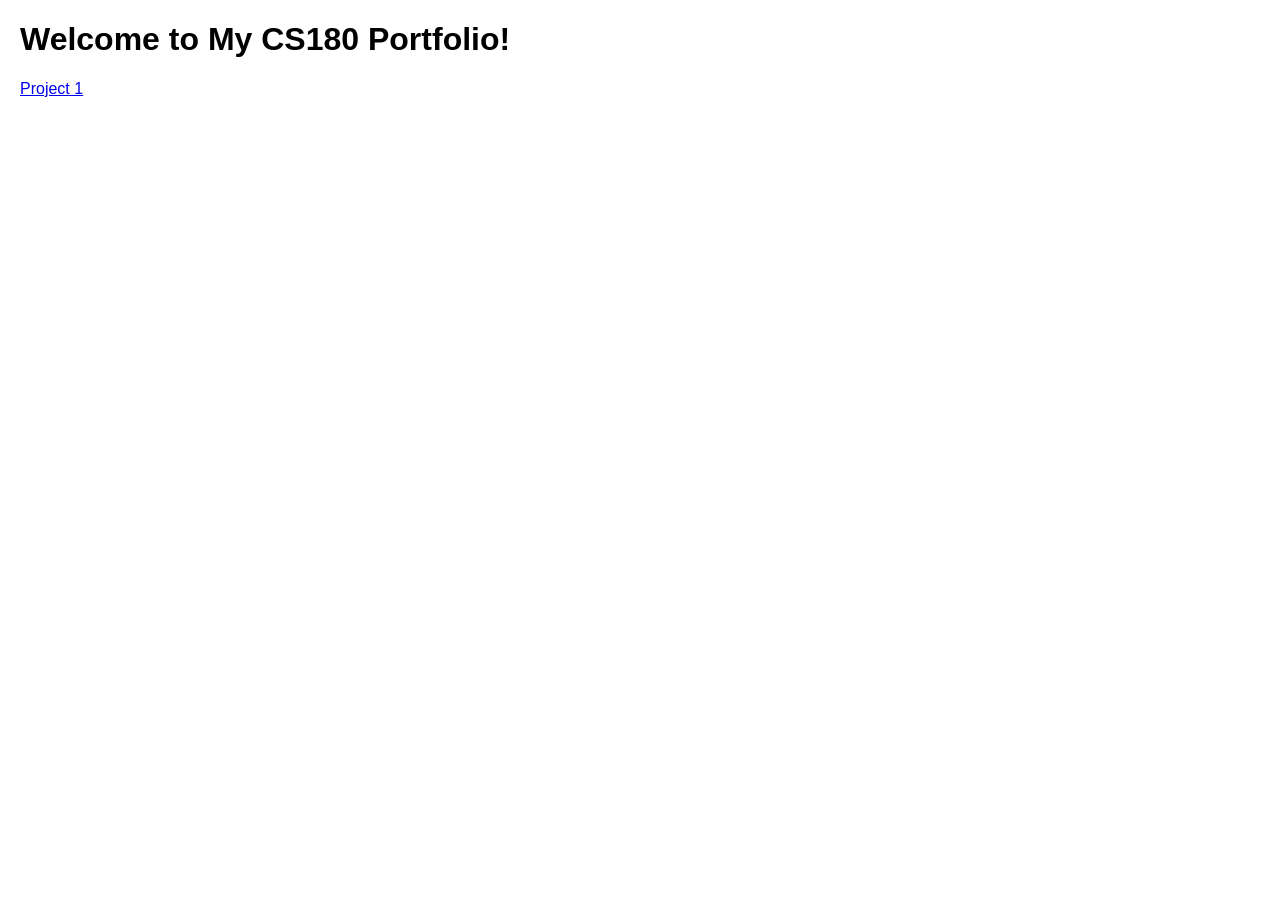
==== index.html @ 5c690b67 "Create index.html" ====
<!DOCTYPE html>
<html>
<head>
    <title>My Portfolio</title>
    <style>
        body {
            font-family: Arial, sans-serif;
            margin: 20px;
        }
    </style>
</head>
<body>
    <h1>Welcome to My CS180 Portfolio!</h1>
    <a href="./1/index.html">Project 1</a>
</body>
</html>
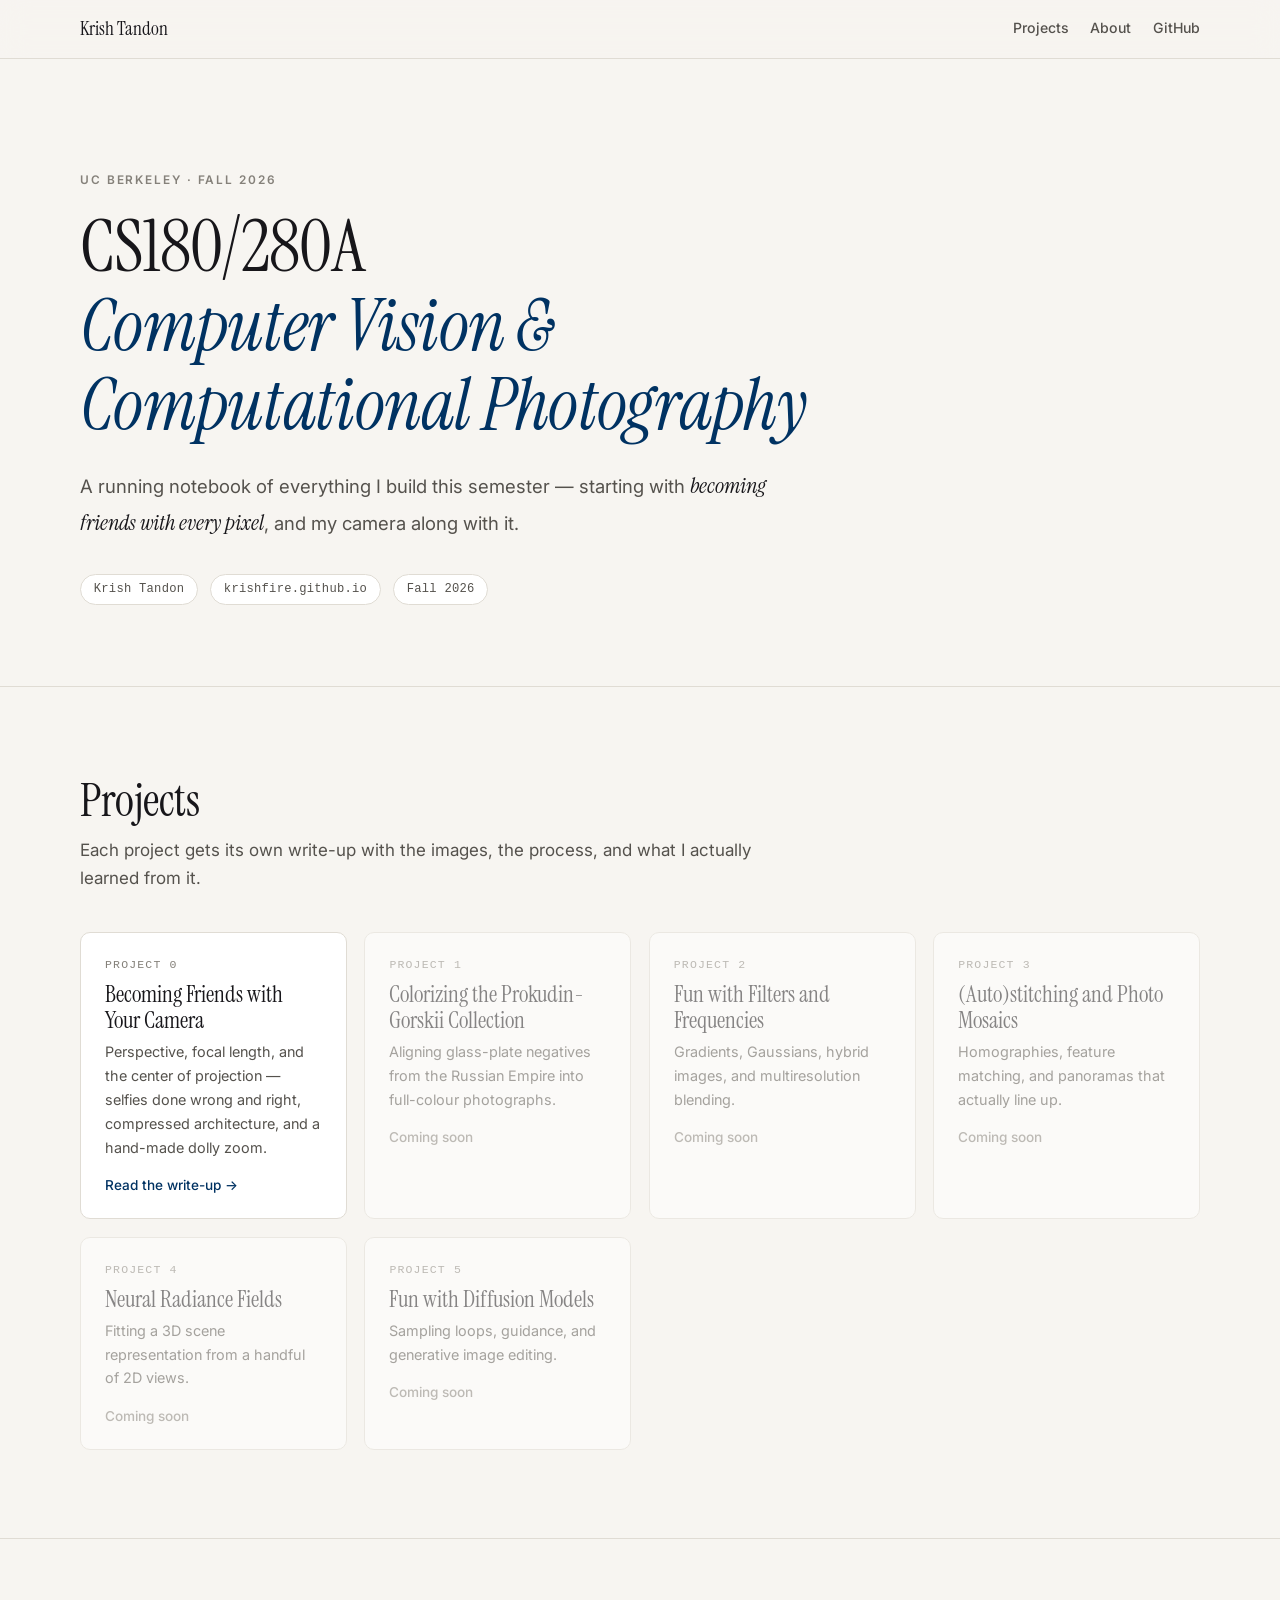
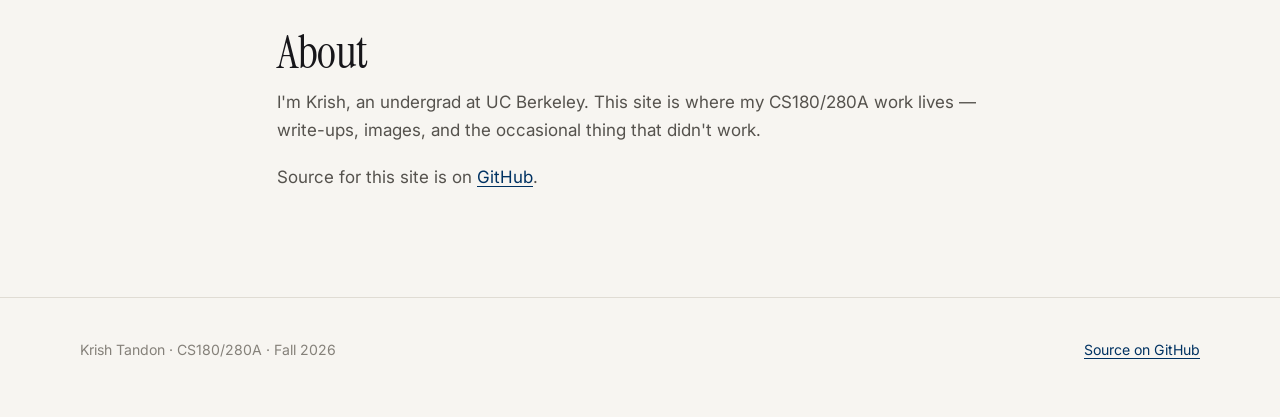
==== commit 60261ede: "Build CS180 portfolio site + Project 0 page - Shared stylesheet (/style.css) with light/dark support" ====
--- a/index.html
+++ b/index.html
@@ -1,16 +1,118 @@
 <!DOCTYPE html>
-<html>
+<html lang="en">
 <head>
-    <title>My Portfolio</title>
-    <style>
-        body {
-            font-family: Arial, sans-serif;
-            margin: 20px;
-        }
-    </style>
+  <meta charset="utf-8">
+  <meta name="viewport" content="width=device-width, initial-scale=1">
+  <title>Krish Tandon — CS180/280A Portfolio</title>
+  <meta name="description" content="Krish Tandon's project portfolio for CS180/280A: Intro to Computer Vision and Computational Photography at UC Berkeley.">
+  <link rel="stylesheet" href="/style.css">
+  <link rel="icon" href="data:image/svg+xml,<svg xmlns='http://www.w3.org/2000/svg' viewBox='0 0 100 100'><text y='.9em' font-size='90'>📸</text></svg>">
 </head>
 <body>
-    <h1>Welcome to My CS180 Portfolio!</h1>
-    <a href="./1/index.html">Project 1</a>
+
+<header class="topbar">
+  <div class="wrap topbar-inner">
+    <a class="brand" href="/">Krish Tandon</a>
+    <nav class="topnav">
+      <a href="#projects">Projects</a>
+      <a href="#about">About</a>
+      <a href="https://github.com/KrishFire">GitHub</a>
+    </nav>
+  </div>
+</header>
+
+<main>
+
+  <section class="hero">
+    <div class="wrap">
+      <p class="eyebrow">UC Berkeley · Fall 2026</p>
+      <h1>CS180/280A<br><em>Computer Vision &amp;<br>Computational Photography</em></h1>
+      <p class="lede">
+        A running notebook of everything I build this semester — starting with
+        <em>becoming friends with every pixel</em>, and my camera along with it.
+      </p>
+      <ul class="meta">
+        <li>Krish Tandon</li>
+        <li>krishfire.github.io</li>
+        <li>Fall 2026</li>
+      </ul>
+    </div>
+  </section>
+
+  <section id="projects">
+    <div class="wrap">
+      <h2>Projects</h2>
+      <p class="prose">Each project gets its own write-up with the images, the process, and what I
+        actually learned from it.</p>
+
+      <div class="cards">
+
+        <a class="card" href="/0/">
+          <span class="num">Project 0</span>
+          <span class="name">Becoming Friends with Your Camera</span>
+          <p class="blurb">Perspective, focal length, and the center of projection — selfies done
+            wrong and right, compressed architecture, and a hand-made dolly zoom.</p>
+          <span class="go">Read the write-up →</span>
+        </a>
+
+        <div class="card card--soon">
+          <span class="num">Project 1</span>
+          <span class="name">Colorizing the Prokudin-Gorskii Collection</span>
+          <p class="blurb">Aligning glass-plate negatives from the Russian Empire into full-colour
+            photographs.</p>
+          <span class="go">Coming soon</span>
+        </div>
+
+        <div class="card card--soon">
+          <span class="num">Project 2</span>
+          <span class="name">Fun with Filters and Frequencies</span>
+          <p class="blurb">Gradients, Gaussians, hybrid images, and multiresolution blending.</p>
+          <span class="go">Coming soon</span>
+        </div>
+
+        <div class="card card--soon">
+          <span class="num">Project 3</span>
+          <span class="name">(Auto)stitching and Photo Mosaics</span>
+          <p class="blurb">Homographies, feature matching, and panoramas that actually line up.</p>
+          <span class="go">Coming soon</span>
+        </div>
+
+        <div class="card card--soon">
+          <span class="num">Project 4</span>
+          <span class="name">Neural Radiance Fields</span>
+          <p class="blurb">Fitting a 3D scene representation from a handful of 2D views.</p>
+          <span class="go">Coming soon</span>
+        </div>
+
+        <div class="card card--soon">
+          <span class="num">Project 5</span>
+          <span class="name">Fun with Diffusion Models</span>
+          <p class="blurb">Sampling loops, guidance, and generative image editing.</p>
+          <span class="go">Coming soon</span>
+        </div>
+
+      </div>
+    </div>
+  </section>
+
+  <section id="about">
+    <div class="wrap prose">
+      <h2>About</h2>
+      <p>I'm Krish, an undergrad at UC Berkeley. This site is where my CS180/280A work lives —
+        write-ups, images, and the occasional thing that didn't work.</p>
+      <p>Source for this site is on
+        <a href="https://github.com/KrishFire/krishfire.github.io">GitHub</a>.</p>
+    </div>
+  </section>
+
+</main>
+
+<footer>
+  <div class="wrap">
+    <span>Krish Tandon · CS180/280A · Fall 2026</span>
+    <span><a href="https://github.com/KrishFire/krishfire.github.io">Source on GitHub</a></span>
+  </div>
+</footer>
+
 </body>
 </html>
--- a/style.css
+++ b/style.css
@@ -0,0 +1,261 @@
+/* ==========================================================================
+   Krish Tandon — CS180/280A portfolio
+   Shared stylesheet. Imported absolutely from every page: href="/style.css"
+   ========================================================================== */
+
+@import url('https://fonts.googleapis.com/css2?family=Instrument+Serif:ital@0;1&family=Inter:wght@400;500;600&display=swap');
+
+:root {
+  --bg:        #f7f5f1;
+  --bg-raised: #ffffff;
+  --bg-sunken: #efece6;
+  --text:      #17161a;
+  --text-soft: #55524d;
+  --text-mute: #85817a;
+  --rule:      #e0dcd4;
+  --accent:    #003262;  /* Berkeley Blue  */
+  --gold:      #d99b0a;  /* California Gold, dimmed for contrast */
+  --shadow:    0 1px 2px rgba(23,22,26,.05), 0 12px 32px -12px rgba(23,22,26,.16);
+
+  --serif: 'Instrument Serif', ui-serif, Georgia, 'Times New Roman', serif;
+  --sans:  'Inter', -apple-system, BlinkMacSystemFont, 'Segoe UI', sans-serif;
+  --mono:  ui-monospace, SFMono-Regular, 'SF Mono', Menlo, monospace;
+
+  --measure: 66ch;
+  --wide:    1120px;
+}
+
+@media (prefers-color-scheme: dark) {
+  :root {
+    --bg:        #131215;
+    --bg-raised: #1c1b1f;
+    --bg-sunken: #0d0c0f;
+    --text:      #ece9e3;
+    --text-soft: #b3aea6;
+    --text-mute: #857f76;
+    --rule:      #302e33;
+    --accent:    #8ab4dd;
+    --gold:      #f0b429;
+    --shadow:    0 1px 2px rgba(0,0,0,.4), 0 12px 32px -12px rgba(0,0,0,.7);
+  }
+}
+
+*, *::before, *::after { box-sizing: border-box; }
+
+html { scroll-behavior: smooth; scroll-padding-top: 90px; }
+
+body {
+  margin: 0;
+  background: var(--bg);
+  color: var(--text);
+  font-family: var(--sans);
+  font-size: 17px;
+  line-height: 1.65;
+  -webkit-font-smoothing: antialiased;
+  text-rendering: optimizeLegibility;
+}
+
+/* ---------- layout ---------- */
+
+.wrap  { width: min(100% - 2.5rem, var(--wide)); margin-inline: auto; }
+.prose { max-width: var(--measure); }
+
+section { padding-block: clamp(3rem, 7vw, 5.5rem); }
+section + section { border-top: 1px solid var(--rule); }
+
+/* ---------- type ---------- */
+
+h1, h2, h3 { font-family: var(--serif); font-weight: 400; letter-spacing: -.01em; line-height: 1.1; }
+
+h1 { font-size: clamp(2.75rem, 7vw, 4.5rem); margin: 0; }
+h2 { font-size: clamp(2rem, 4.5vw, 2.9rem); margin: 0 0 .6rem; }
+h3 { font-size: 1.35rem; margin: 2.5rem 0 .5rem; font-family: var(--sans); font-weight: 600; letter-spacing: -.005em; }
+
+p { margin: 0 0 1.15rem; color: var(--text-soft); }
+p strong, li strong { color: var(--text); font-weight: 600; }
+
+a { color: var(--accent); text-decoration-thickness: 1px; text-underline-offset: 3px; }
+a:hover { color: var(--gold); }
+
+.eyebrow {
+  font-family: var(--sans);
+  font-size: .74rem;
+  font-weight: 600;
+  letter-spacing: .16em;
+  text-transform: uppercase;
+  color: var(--text-mute);
+  margin: 0 0 1rem;
+}
+
+.lede { font-size: 1.16rem; color: var(--text-soft); }
+.lede em { font-family: var(--serif); font-style: italic; font-size: 1.2em; color: var(--text); }
+
+/* ---------- header / nav ---------- */
+
+.topbar {
+  position: sticky; top: 0; z-index: 50;
+  backdrop-filter: saturate(180%) blur(14px);
+  -webkit-backdrop-filter: saturate(180%) blur(14px);
+  background: color-mix(in srgb, var(--bg) 82%, transparent);
+  border-bottom: 1px solid var(--rule);
+}
+.topbar-inner {
+  display: flex; align-items: center; gap: 1.5rem;
+  min-height: 58px; flex-wrap: wrap;
+}
+.brand {
+  font-family: var(--serif); font-size: 1.2rem; color: var(--text);
+  text-decoration: none; margin-right: auto; white-space: nowrap;
+}
+.brand:hover { color: var(--accent); }
+.topnav { display: flex; gap: 1.35rem; flex-wrap: wrap; }
+.topnav a {
+  font-size: .88rem; font-weight: 500; color: var(--text-soft);
+  text-decoration: none; padding-block: .25rem;
+  border-bottom: 2px solid transparent;
+}
+.topnav a:hover { color: var(--text); border-bottom-color: var(--gold); }
+
+/* ---------- hero ---------- */
+
+.hero { padding-block: clamp(3.5rem, 10vw, 7rem) clamp(2.5rem, 6vw, 4rem); }
+.hero h1 em { font-style: italic; color: var(--accent); }
+.hero .lede { margin-top: 1.5rem; max-width: 58ch; }
+.meta {
+  display: flex; flex-wrap: wrap; gap: .5rem .75rem;
+  margin-top: 2rem; padding: 0; list-style: none;
+}
+.meta li {
+  font-family: var(--mono); font-size: .76rem; letter-spacing: .02em;
+  color: var(--text-soft); background: var(--bg-raised);
+  border: 1px solid var(--rule); border-radius: 999px; padding: .3rem .8rem;
+}
+
+/* ---------- figures ---------- */
+
+.pair {
+  display: grid; gap: 1.5rem; margin: 2.25rem 0 0;
+  grid-template-columns: repeat(auto-fit, minmax(300px, 1fr));
+}
+
+figure { margin: 0; }
+
+.shot {
+  display: block; position: relative;
+  background: var(--bg-sunken);
+  border: 1px solid var(--rule); border-radius: 10px;
+  overflow: hidden; box-shadow: var(--shadow);
+  transition: transform .18s ease, box-shadow .18s ease;
+}
+.shot:hover { transform: translateY(-2px); box-shadow: 0 1px 2px rgba(23,22,26,.06), 0 20px 44px -14px rgba(23,22,26,.28); }
+.shot img {
+  display: block; width: 100%; height: clamp(240px, 42vh, 440px);
+  object-fit: cover; object-position: center;
+}
+.shot--tall img { height: clamp(280px, 56vh, 560px); object-fit: contain; background: var(--bg-sunken); }
+
+.tag {
+  position: absolute; top: .7rem; left: .7rem;
+  font-family: var(--mono); font-size: .68rem; letter-spacing: .06em; text-transform: uppercase;
+  padding: .28rem .6rem; border-radius: 5px;
+  background: rgba(10,10,12,.72); color: #fff;
+  backdrop-filter: blur(6px);
+}
+.tag--good { background: rgba(0,86,44,.82); }
+.tag--bad  { background: rgba(122,32,20,.82); }
+
+figcaption {
+  margin-top: .8rem; font-size: .9rem; line-height: 1.55; color: var(--text-soft);
+}
+figcaption b { color: var(--text); font-weight: 600; }
+figcaption .exif {
+  display: block; margin-top: .3rem;
+  font-family: var(--mono); font-size: .74rem; color: var(--text-mute);
+}
+
+/* ---------- callout ---------- */
+
+.why {
+  margin-top: 2.5rem; padding: 1.5rem 1.6rem;
+  background: var(--bg-raised); border: 1px solid var(--rule);
+  border-left: 3px solid var(--gold); border-radius: 8px;
+  max-width: var(--measure);
+}
+.why h3 { margin-top: 0; font-size: 1.05rem; }
+.why p:last-child { margin-bottom: 0; }
+.why .math {
+  font-family: var(--mono); font-size: .88rem;
+  background: var(--bg-sunken); border: 1px solid var(--rule);
+  border-radius: 6px; padding: .7rem .9rem; margin: 1rem 0;
+  color: var(--text); overflow-x: auto;
+}
+
+/* ---------- dolly zoom ---------- */
+
+.gif-stage {
+  margin: 2.5rem auto 0; max-width: 620px;
+  border: 1px solid var(--rule); border-radius: 12px;
+  overflow: hidden; box-shadow: var(--shadow); background: var(--bg-sunken);
+}
+.gif-stage img { display: block; width: 100%; height: auto; }
+
+.contact-sheet {
+  display: grid; gap: .75rem; margin-top: 2rem;
+  grid-template-columns: repeat(auto-fill, minmax(140px, 1fr));
+}
+.contact-sheet a {
+  display: block; border: 1px solid var(--rule); border-radius: 7px;
+  overflow: hidden; background: var(--bg-sunken); position: relative;
+}
+.contact-sheet img { display: block; width: 100%; aspect-ratio: 3/4; object-fit: cover; }
+.contact-sheet .n {
+  position: absolute; bottom: 0; right: 0;
+  font-family: var(--mono); font-size: .66rem; color: #fff;
+  background: rgba(10,10,12,.7); padding: .15rem .4rem; border-radius: 5px 0 0 0;
+}
+
+/* ---------- project cards (home) ---------- */
+
+.cards {
+  display: grid; gap: 1.1rem; margin-top: 2.5rem;
+  grid-template-columns: repeat(auto-fill, minmax(260px, 1fr));
+}
+.card {
+  display: flex; flex-direction: column; gap: .4rem;
+  padding: 1.4rem 1.5rem; text-decoration: none;
+  background: var(--bg-raised); border: 1px solid var(--rule);
+  border-radius: 10px; color: inherit;
+  transition: transform .18s ease, box-shadow .18s ease, border-color .18s ease;
+}
+a.card:hover { transform: translateY(-3px); box-shadow: var(--shadow); border-color: var(--accent); }
+.card .num {
+  font-family: var(--mono); font-size: .72rem; letter-spacing: .1em;
+  color: var(--text-mute); text-transform: uppercase;
+}
+.card .name { font-family: var(--serif); font-size: 1.45rem; line-height: 1.15; color: var(--text); }
+.card .blurb { font-size: .9rem; color: var(--text-soft); margin: 0; }
+.card .go { margin-top: .5rem; font-size: .85rem; font-weight: 500; color: var(--accent); }
+.card--soon { opacity: .5; }
+.card--soon .go { color: var(--text-mute); }
+
+/* ---------- footer ---------- */
+
+footer {
+  border-top: 1px solid var(--rule);
+  padding-block: 2.5rem 3.5rem;
+  font-size: .88rem; color: var(--text-mute);
+}
+footer .wrap { display: flex; justify-content: space-between; gap: 1rem; flex-wrap: wrap; }
+
+/* ---------- misc ---------- */
+
+.backlink {
+  display: inline-block; margin-bottom: 1.75rem;
+  font-size: .88rem; font-weight: 500; text-decoration: none; color: var(--text-soft);
+}
+.backlink:hover { color: var(--accent); }
+
+@media (prefers-reduced-motion: reduce) {
+  html { scroll-behavior: auto; }
+  * { transition: none !important; }
+}
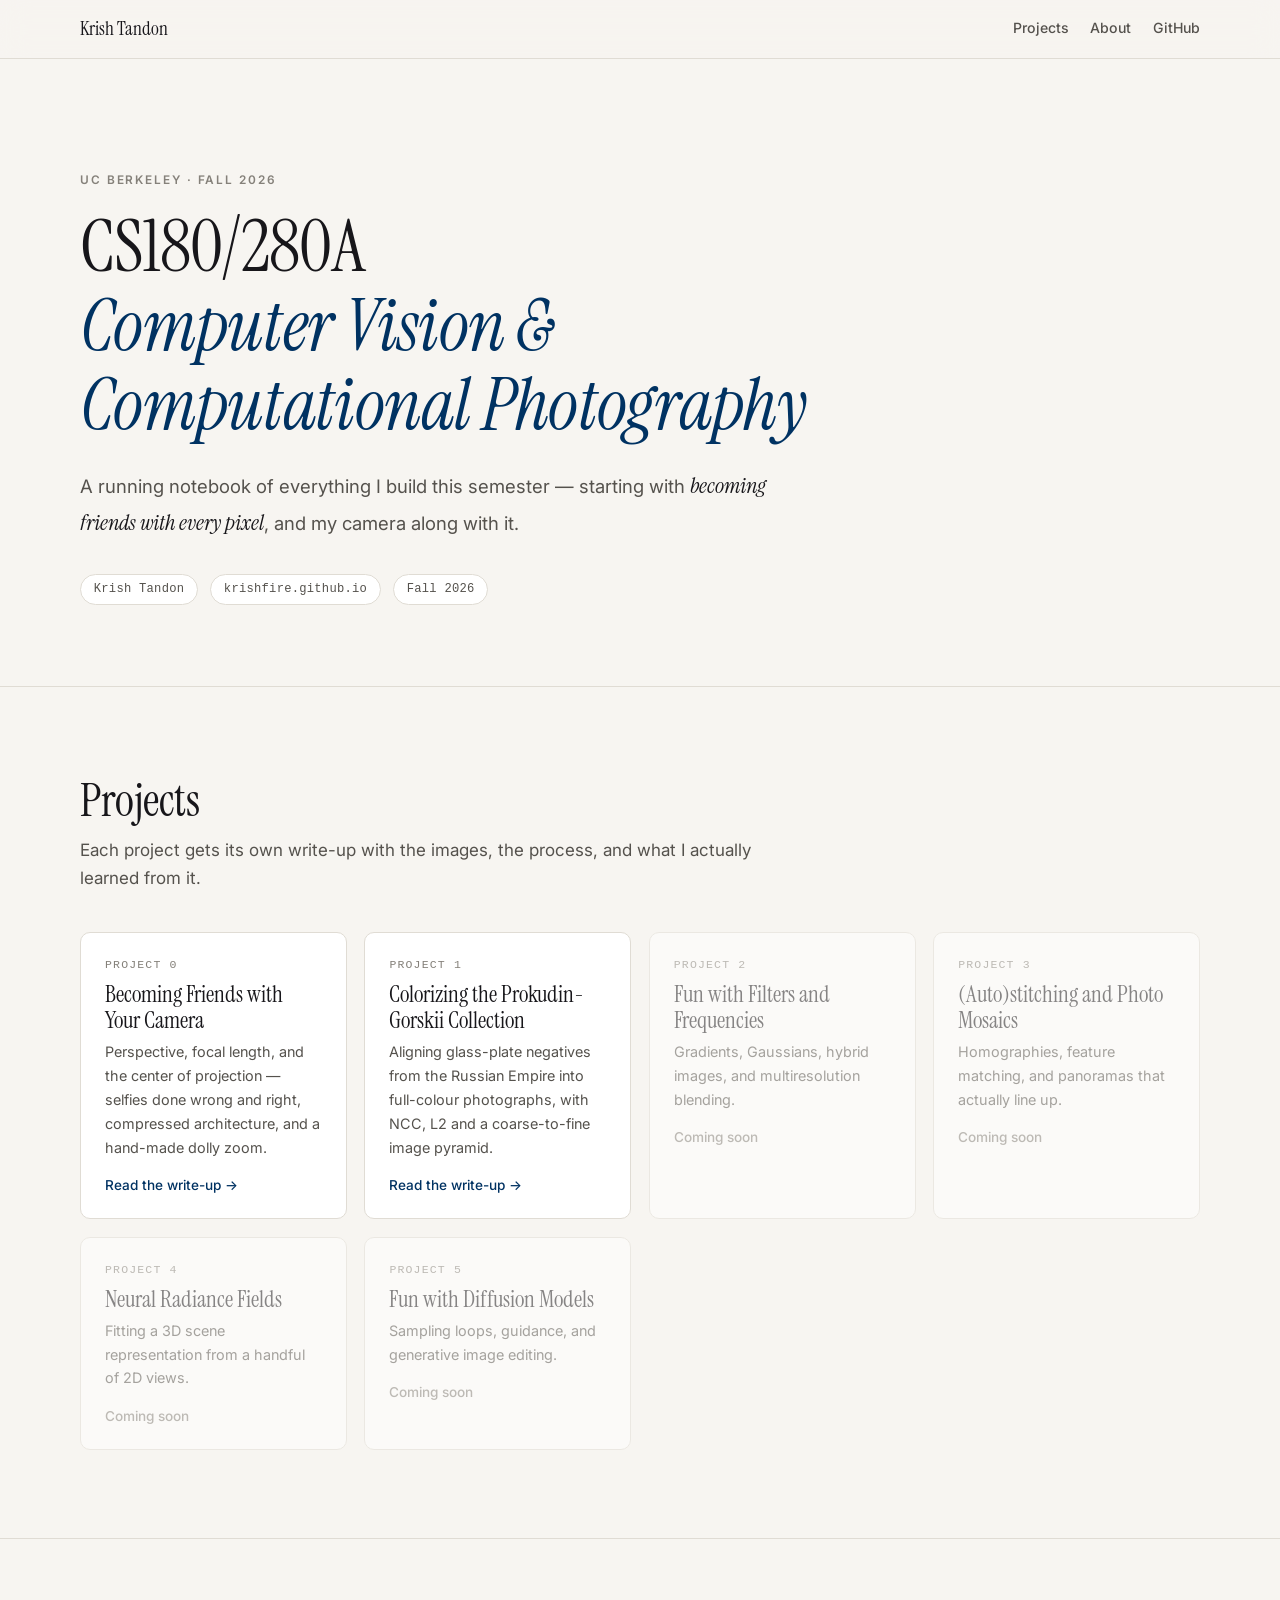
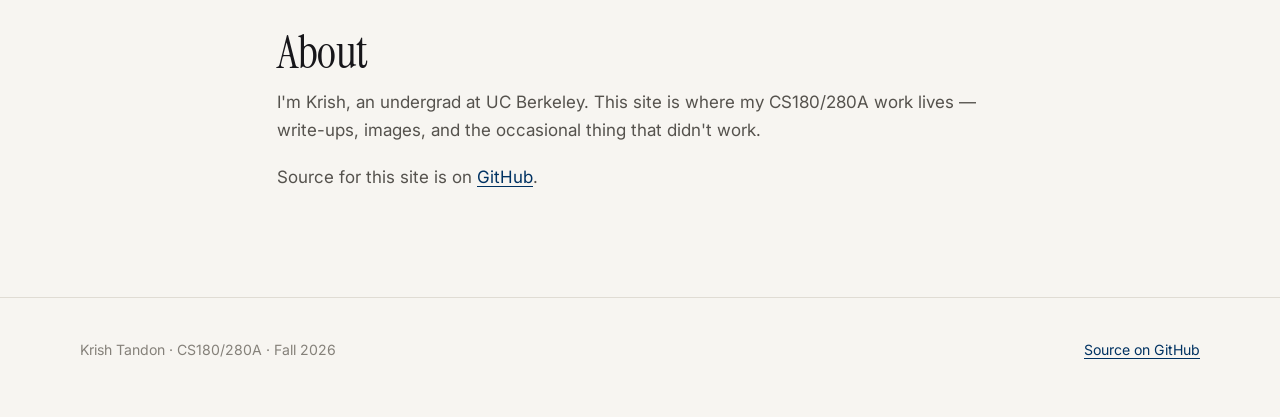
==== commit 150d76ec: "Add Project 1: Prokudin-Gorskii colorization - colorize.py results for all 14 provided plates + 3 fr" ====
--- a/index.html
+++ b/index.html
@@ -55,13 +55,13 @@
           <span class="go">Read the write-up →</span>
         </a>
 
-        <div class="card card--soon">
+        <a class="card" href="/1/">
           <span class="num">Project 1</span>
           <span class="name">Colorizing the Prokudin-Gorskii Collection</span>
           <p class="blurb">Aligning glass-plate negatives from the Russian Empire into full-colour
-            photographs.</p>
-          <span class="go">Coming soon</span>
-        </div>
+            photographs, with NCC, L2 and a coarse-to-fine image pyramid.</p>
+          <span class="go">Read the write-up &rarr;</span>
+        </a>
 
         <div class="card card--soon">
           <span class="num">Project 2</span>
--- a/style.css
+++ b/style.css
@@ -193,7 +193,7 @@
 /* ---------- dolly zoom ---------- */
 
 .gif-stage {
-  margin: 2.5rem auto 0; max-width: 620px;
+  margin: 2.5rem auto 0; max-width: 600px;
   border: 1px solid var(--rule); border-radius: 12px;
   overflow: hidden; box-shadow: var(--shadow); background: var(--bg-sunken);
 }
@@ -259,3 +259,138 @@
   html { scroll-behavior: auto; }
   * { transition: none !important; }
 }
+
+/* ---------- narrow screens: keep the sticky header compact ---------- */
+
+@media (max-width: 620px) {
+  html { scroll-padding-top: 72px; }
+
+  .topbar-inner { min-height: 0; gap: .35rem; padding-block: .5rem; }
+  .brand { font-size: 1.05rem; margin-right: 0; width: 100%; }
+
+  .topnav {
+    width: 100%;
+    gap: .9rem;
+    flex-wrap: nowrap;
+    overflow-x: auto;
+    scrollbar-width: none;
+    -webkit-overflow-scrolling: touch;
+  }
+  .topnav::-webkit-scrollbar { display: none; }
+  .topnav a { font-size: .8rem; white-space: nowrap; padding-block: .1rem; }
+
+  .why { padding: 1.15rem 1.2rem; }
+  .contact-sheet { grid-template-columns: repeat(auto-fill, minmax(110px, 1fr)); gap: .55rem; }
+  .meta li { font-size: .7rem; padding: .25rem .65rem; }
+}
+
+/* ---------- print: the Gradescope PDF is a print of this page ---------- */
+
+@media print {
+  /* force the light palette regardless of the OS theme */
+  :root {
+    --bg: #fff; --bg-raised: #fff; --bg-sunken: #fff;
+    --text: #000; --text-soft: #222; --text-mute: #555;
+    --rule: #bbb; --accent: #003262; --gold: #a37200; --shadow: none;
+  }
+
+  body { font-size: 11pt; line-height: 1.45; background: #fff; }
+
+  /* a sticky bar would stamp itself over the first page */
+  .topbar { position: static; border-bottom: 1px solid var(--rule); backdrop-filter: none; }
+  .topnav, .backlink { display: none; }
+
+  section { padding-block: 1.1rem; break-inside: auto; }
+  .hero { padding-block: .5rem 1rem; }
+  h1 { font-size: 28pt; }
+  h2 { font-size: 18pt; }
+
+  /* keep a photo and its caption on the same page */
+  figure, .why, .gif-stage { break-inside: avoid; page-break-inside: avoid; }
+  h2, h3 { break-after: avoid; page-break-after: avoid; }
+
+  .pair { grid-template-columns: 1fr 1fr; gap: 1rem; }
+  .shot { box-shadow: none; }
+  .shot img, .shot--tall img { height: auto; max-height: 3.4in; object-fit: contain; }
+  .gif-stage { max-width: 3.6in; }
+  .contact-sheet { grid-template-columns: repeat(4, 1fr); }
+
+  a { color: var(--accent); text-decoration: none; }
+  .tag { background: #333 !important; color: #fff !important; }
+  .tag--good { background: #14532d !important; }
+  .tag--bad  { background: #7a2014 !important; }
+}
+
+/* ---------- project 1: tables, galleries, and draft markers ---------- */
+
+.tbl-wrap { overflow-x: auto; margin: 1.75rem 0; }
+
+table.data {
+  border-collapse: collapse;
+  font-family: var(--mono);
+  font-size: .82rem;
+  min-width: 100%;
+}
+table.data th, table.data td {
+  padding: .45rem .9rem;
+  border-bottom: 1px solid var(--rule);
+  text-align: right;
+  white-space: nowrap;
+}
+table.data th {
+  text-align: right;
+  font-weight: 600;
+  color: var(--text-mute);
+  font-size: .72rem;
+  letter-spacing: .06em;
+  text-transform: uppercase;
+  border-bottom: 1px solid var(--text-mute);
+}
+table.data td:first-child, table.data th:first-child { text-align: left; }
+table.data tbody tr:hover { background: var(--bg-raised); }
+table.data tr.bad td { color: #b3391f; font-weight: 600; }
+@media (prefers-color-scheme: dark) { table.data tr.bad td { color: #ff8a65; } }
+
+.gallery {
+  display: grid; gap: 1rem; margin: 2rem 0 0;
+  grid-template-columns: repeat(auto-fill, minmax(190px, 1fr));
+}
+.gallery figure { margin: 0; }
+.gallery a {
+  display: block; border: 1px solid var(--rule); border-radius: 7px;
+  overflow: hidden; background: var(--bg-sunken);
+}
+.gallery img { display: block; width: 100%; height: 175px; object-fit: cover; }
+.gallery figcaption {
+  margin-top: .45rem; font-family: var(--mono);
+  font-size: .72rem; color: var(--text-mute); line-height: 1.45;
+}
+.gallery figcaption b { font-family: var(--sans); font-size: .82rem; color: var(--text); }
+
+.fig { margin: 2rem 0 0; }
+.fig img {
+  display: block; width: 100%; height: auto;
+  border: 1px solid var(--rule); border-radius: 8px; background: var(--bg-sunken);
+}
+.fig figcaption { margin-top: .75rem; font-size: .9rem; color: var(--text-soft); max-width: var(--measure); }
+
+/* Draft markers. Loud on purpose -- they must not survive to submission. */
+.todo {
+  margin: 1.5rem 0; padding: 1rem 1.15rem;
+  border: 2px dashed #d08700; border-radius: 8px;
+  background: color-mix(in srgb, #d08700 8%, transparent);
+  max-width: var(--measure);
+}
+.todo::before {
+  content: "WRITE THIS";
+  display: inline-block; margin-bottom: .5rem;
+  font-family: var(--mono); font-size: .68rem; letter-spacing: .12em;
+  color: #9a6400; background: #ffe08a; border-radius: 4px; padding: .15rem .5rem;
+}
+.todo p { margin: 0; font-size: .92rem; color: var(--text-soft); }
+.todo p + p { margin-top: .5rem; }
+@media (prefers-color-scheme: dark) {
+  .todo { border-color: #f0b429; background: rgba(240,180,41,.09); }
+  .todo::before { color: #3a2800; background: #f0b429; }
+}
+@media print { .todo { display: none !important; } }
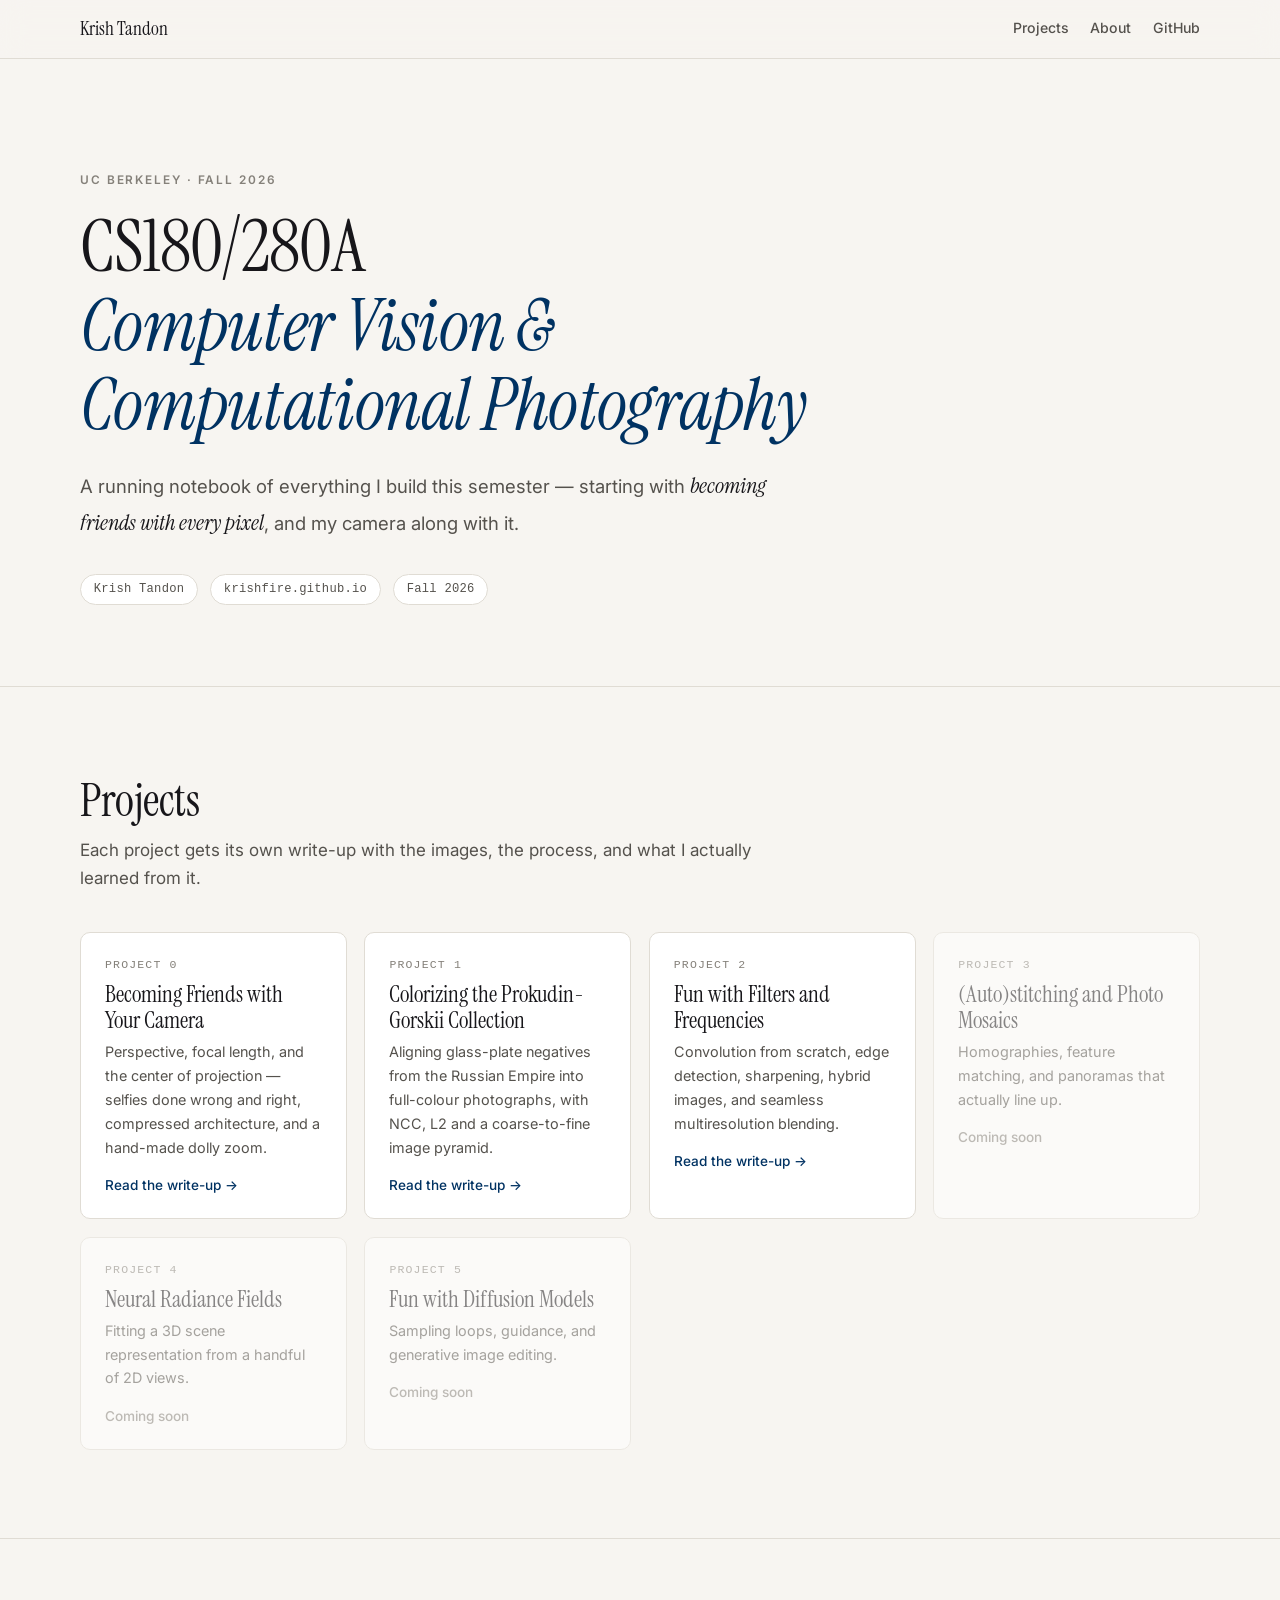
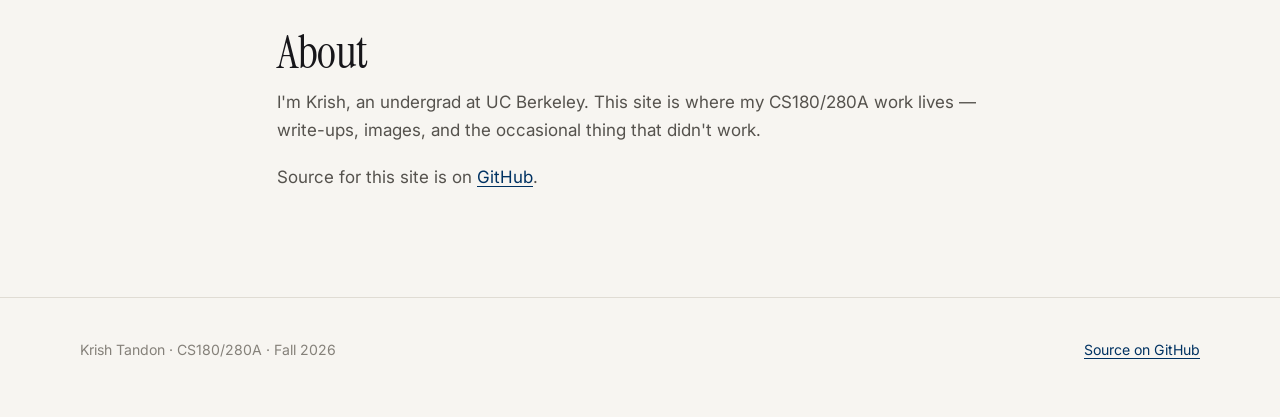
==== commit a6734ca0: "Add Project 2: Fun with Filters and Frequencies - Convolution from scratch (four and two loops), mat" ====
--- a/index.html
+++ b/index.html
@@ -63,12 +63,12 @@
           <span class="go">Read the write-up &rarr;</span>
         </a>
 
-        <div class="card card--soon">
+        <a class="card" href="/2/">
           <span class="num">Project 2</span>
           <span class="name">Fun with Filters and Frequencies</span>
-          <p class="blurb">Gradients, Gaussians, hybrid images, and multiresolution blending.</p>
-          <span class="go">Coming soon</span>
-        </div>
+          <p class="blurb">Convolution from scratch, edge detection, sharpening, hybrid images, and seamless multiresolution blending.</p>
+          <span class="go">Read the write-up &rarr;</span>
+        </a>
 
         <div class="card card--soon">
           <span class="num">Project 3</span>
--- a/style.css
+++ b/style.css
@@ -394,3 +394,59 @@
   .todo::before { color: #3a2800; background: #f0b429; }
 }
 @media print { .todo { display: none !important; } }
+
+/* ---------- print rules for the project 1 blocks ---------- */
+
+@media print {
+  /* A whole glass plate is three frames tall, so an unconstrained figure is
+     taller than a page. break-inside:avoid then pushes it to the next page and
+     leaves the previous one almost empty. Cap the height instead. */
+  .fig img { max-height: 3.5in; width: auto; margin: 0 auto; }
+  .fig { text-align: center; }
+  .fig figcaption { text-align: left; margin-inline: auto; }
+
+  .gallery { grid-template-columns: repeat(5, 1fr); gap: .5rem; }
+  .gallery img { height: 88px; }
+  .gallery figcaption { font-size: .62rem; margin-top: .25rem; }
+
+  table.data { font-size: .74rem; }
+  table.data th, table.data td { padding: .22rem .55rem; }
+
+  /* let long sections flow across pages instead of jumping to a new one */
+  section { break-inside: auto; }
+  .gallery, .tbl-wrap { break-inside: auto; }
+}
+
+/* ---------- project 2: code blocks and uncropped galleries ---------- */
+
+pre.code {
+  margin: 1.25rem 0;
+  padding: 1rem 1.15rem;
+  background: var(--bg-sunken);
+  border: 1px solid var(--rule);
+  border-radius: 8px;
+  overflow-x: auto;
+  font-family: var(--mono);
+  font-size: .8rem;
+  line-height: 1.55;
+  color: var(--text);
+  max-width: 820px;
+}
+code.inline { font-family: var(--mono); font-size: .86em; background: var(--bg-sunken); padding: .05em .35em; border-radius: 4px; }
+
+/* hybrids and stacks must not be cropped, so fit them instead of filling */
+.gallery.fit img { height: 220px; object-fit: contain; background: var(--bg-sunken); }
+.gallery.fit.tall img { height: 300px; }
+
+/* a hybrid shown big and small side by side */
+.hy { display: flex; align-items: flex-end; gap: 1.25rem; flex-wrap: wrap; margin: 1.75rem 0 0; }
+.hy .big img { display: block; max-height: 460px; max-width: 100%; border: 1px solid var(--rule); border-radius: 6px; }
+.hy .small img { display: block; width: 80px; border: 1px solid var(--rule); border-radius: 4px; }
+.hy figcaption { font-size: .82rem; color: var(--text-mute); margin-top: .35rem; }
+
+@media print {
+  pre.code { font-size: .64rem; padding: .6rem .75rem; break-inside: avoid; }
+  .gallery.fit img { height: 120px; }
+  .gallery.fit.tall img { height: 150px; }
+  .hy .big img { max-height: 3in; }
+}
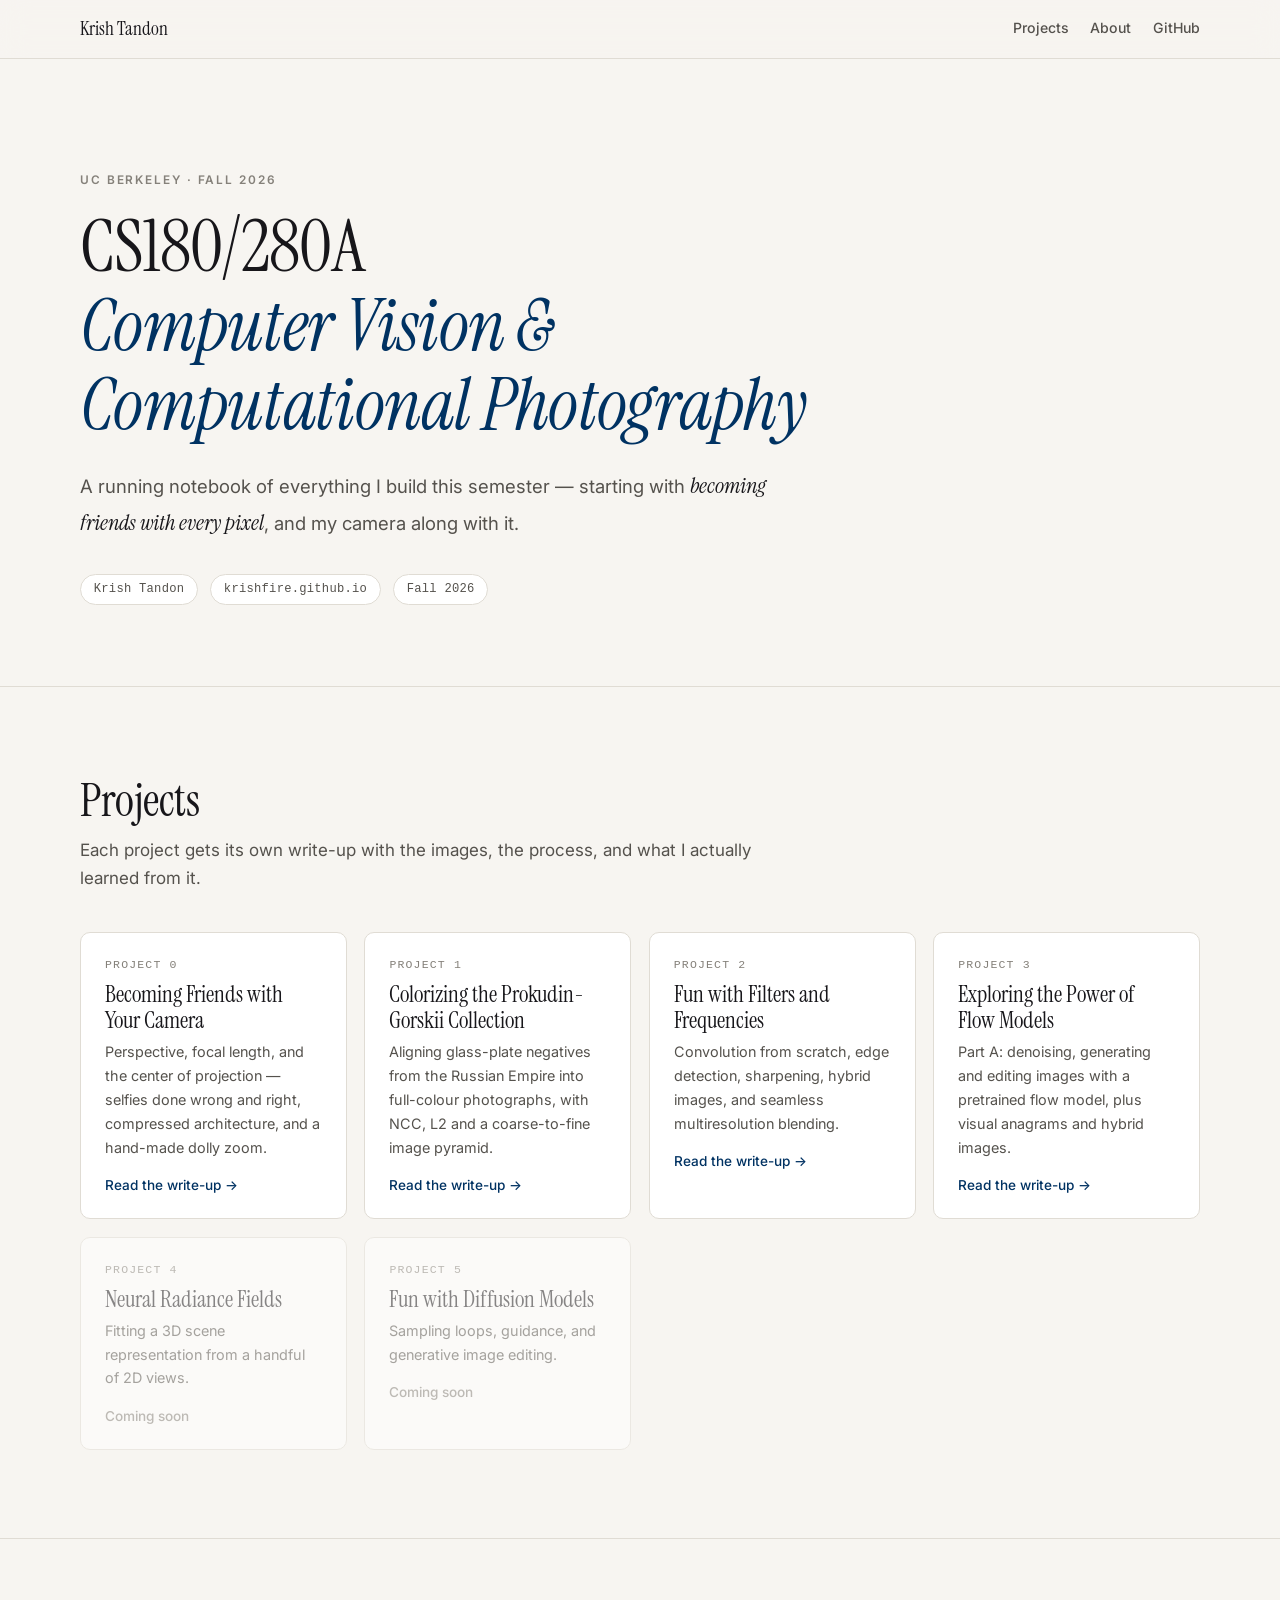
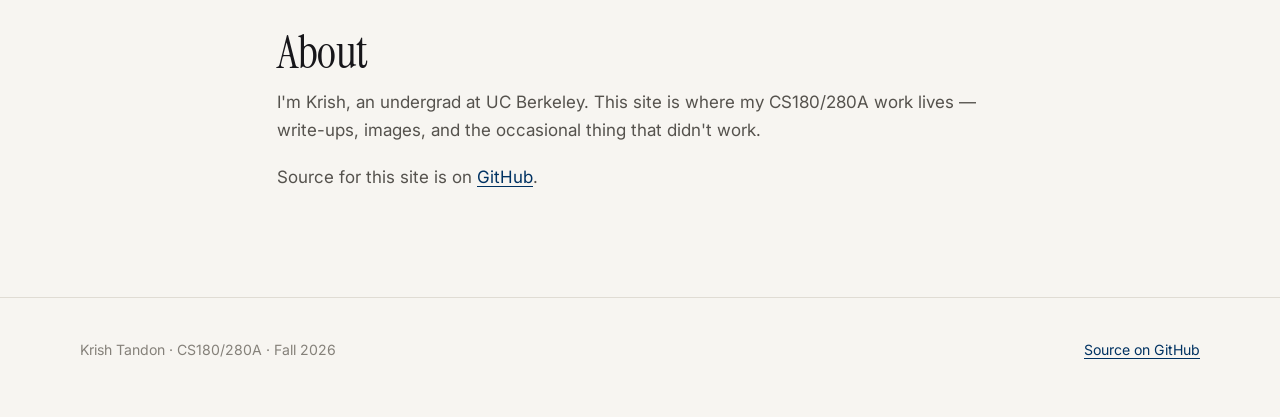
==== commit 5703757e: "Add Project 3 Part A: Exploring the Power of Flow Models Write-up and results for every Part A secti" ====
--- a/index.html
+++ b/index.html
@@ -70,12 +70,12 @@
           <span class="go">Read the write-up &rarr;</span>
         </a>
 
-        <div class="card card--soon">
+        <a class="card" href="/3/">
           <span class="num">Project 3</span>
-          <span class="name">(Auto)stitching and Photo Mosaics</span>
-          <p class="blurb">Homographies, feature matching, and panoramas that actually line up.</p>
-          <span class="go">Coming soon</span>
-        </div>
+          <span class="name">Exploring the Power of Flow Models</span>
+          <p class="blurb">Part A: denoising, generating and editing images with a pretrained flow model, plus visual anagrams and hybrid images.</p>
+          <span class="go">Read the write-up &rarr;</span>
+        </a>
 
         <div class="card card--soon">
           <span class="num">Project 4</span>
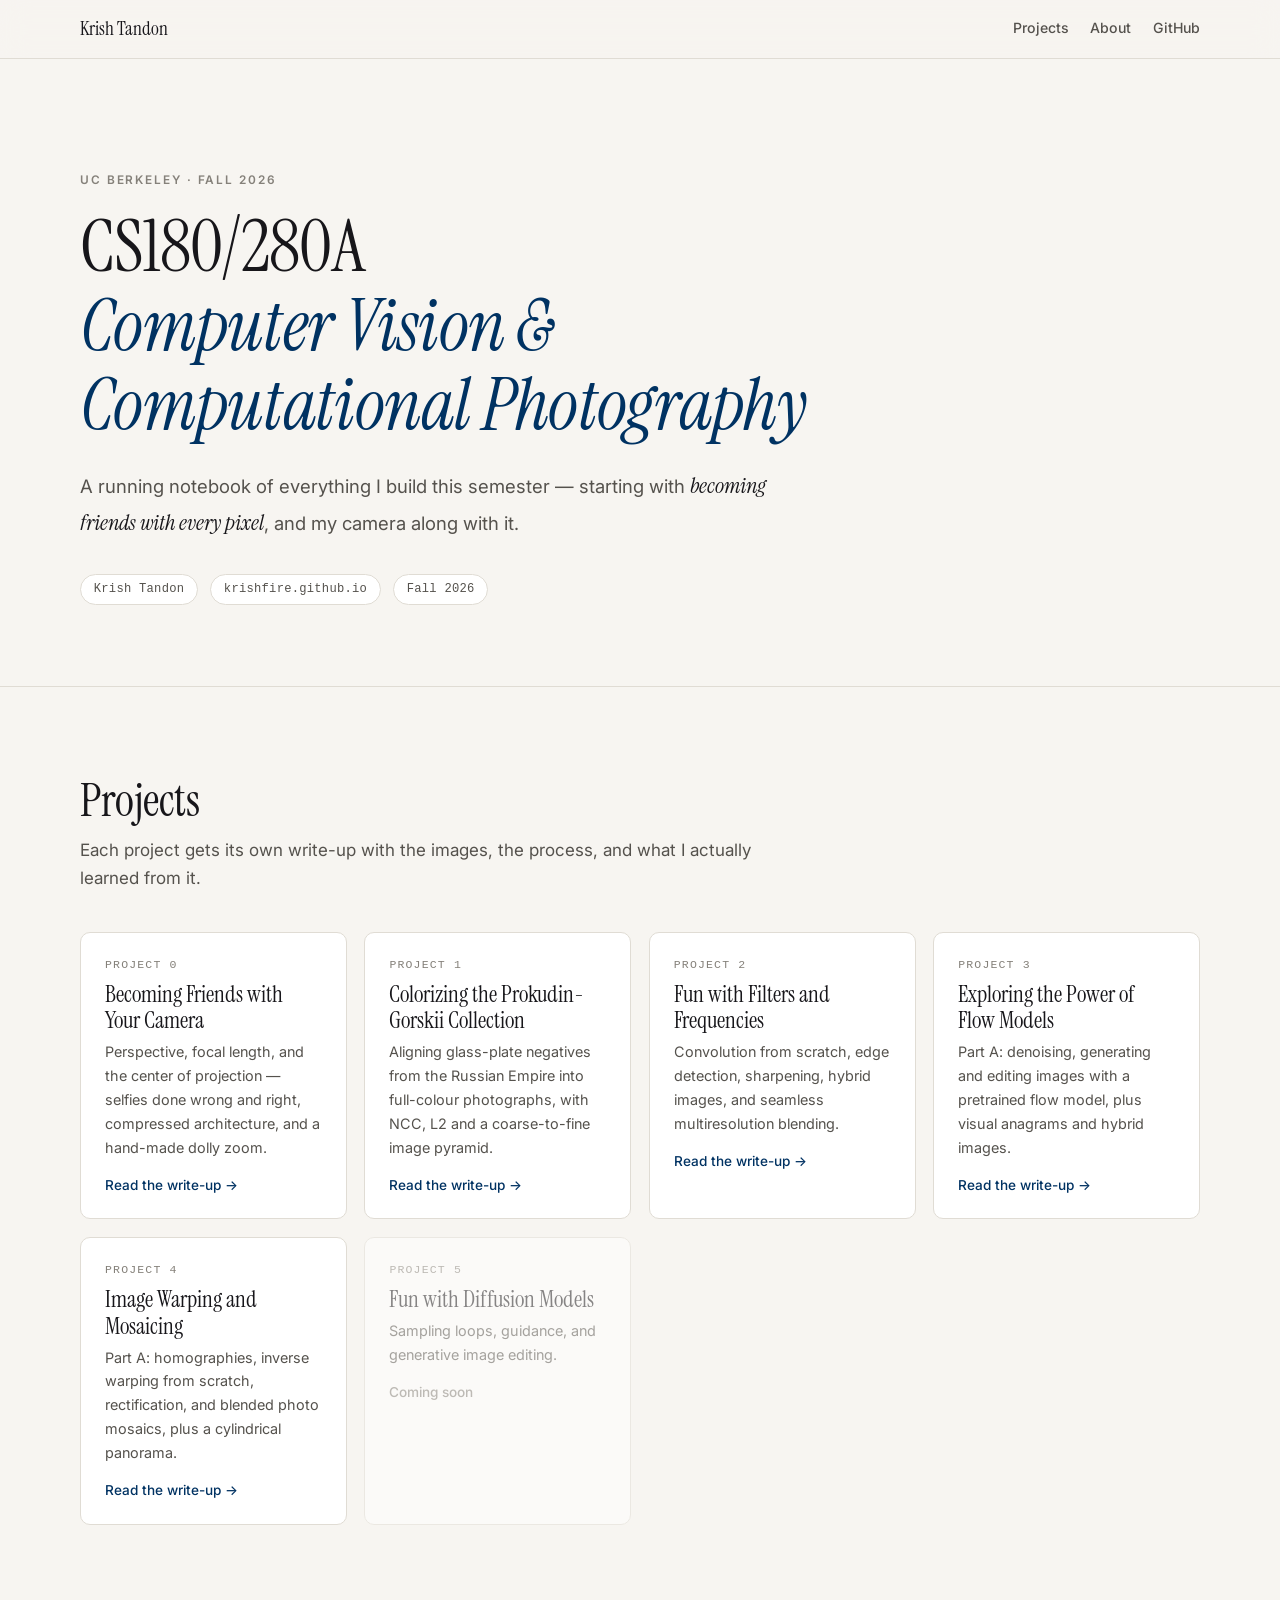
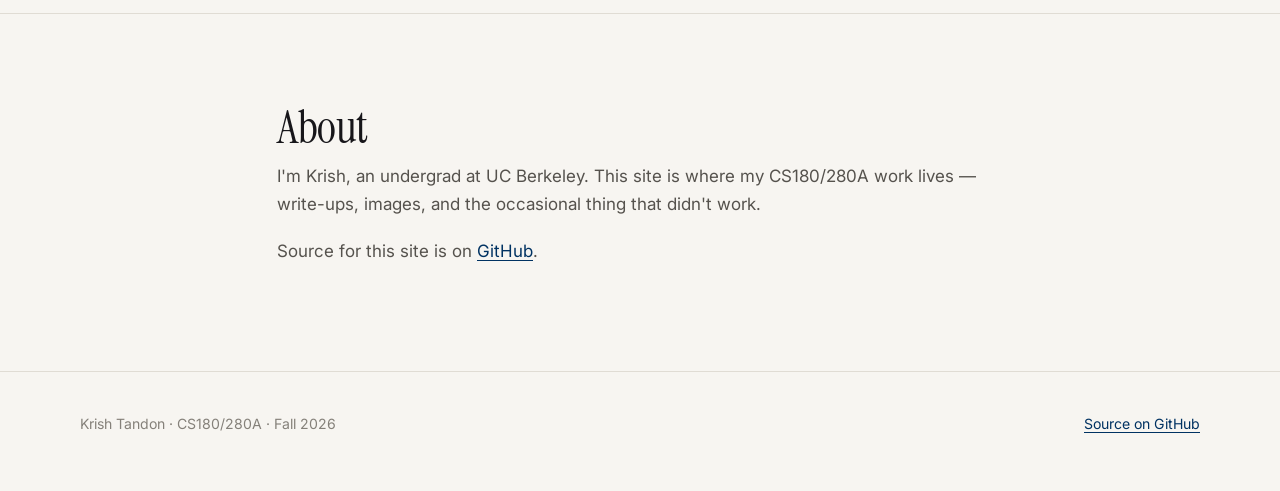
==== commit 5dd2ef7e: "Add Project 4 Part A: Image Warping and Mosaicing Co-Authored-By: Claude Opus 5.5 <noreply@anthropic" ====
--- a/index.html
+++ b/index.html
@@ -77,12 +77,12 @@
           <span class="go">Read the write-up &rarr;</span>
         </a>
 
-        <div class="card card--soon">
+        <a class="card" href="/4/">
           <span class="num">Project 4</span>
-          <span class="name">Neural Radiance Fields</span>
-          <p class="blurb">Fitting a 3D scene representation from a handful of 2D views.</p>
-          <span class="go">Coming soon</span>
-        </div>
+          <span class="name">Image Warping and Mosaicing</span>
+          <p class="blurb">Part A: homographies, inverse warping from scratch, rectification, and blended photo mosaics, plus a cylindrical panorama.</p>
+          <span class="go">Read the write-up &rarr;</span>
+        </a>
 
         <div class="card card--soon">
           <span class="num">Project 5</span>
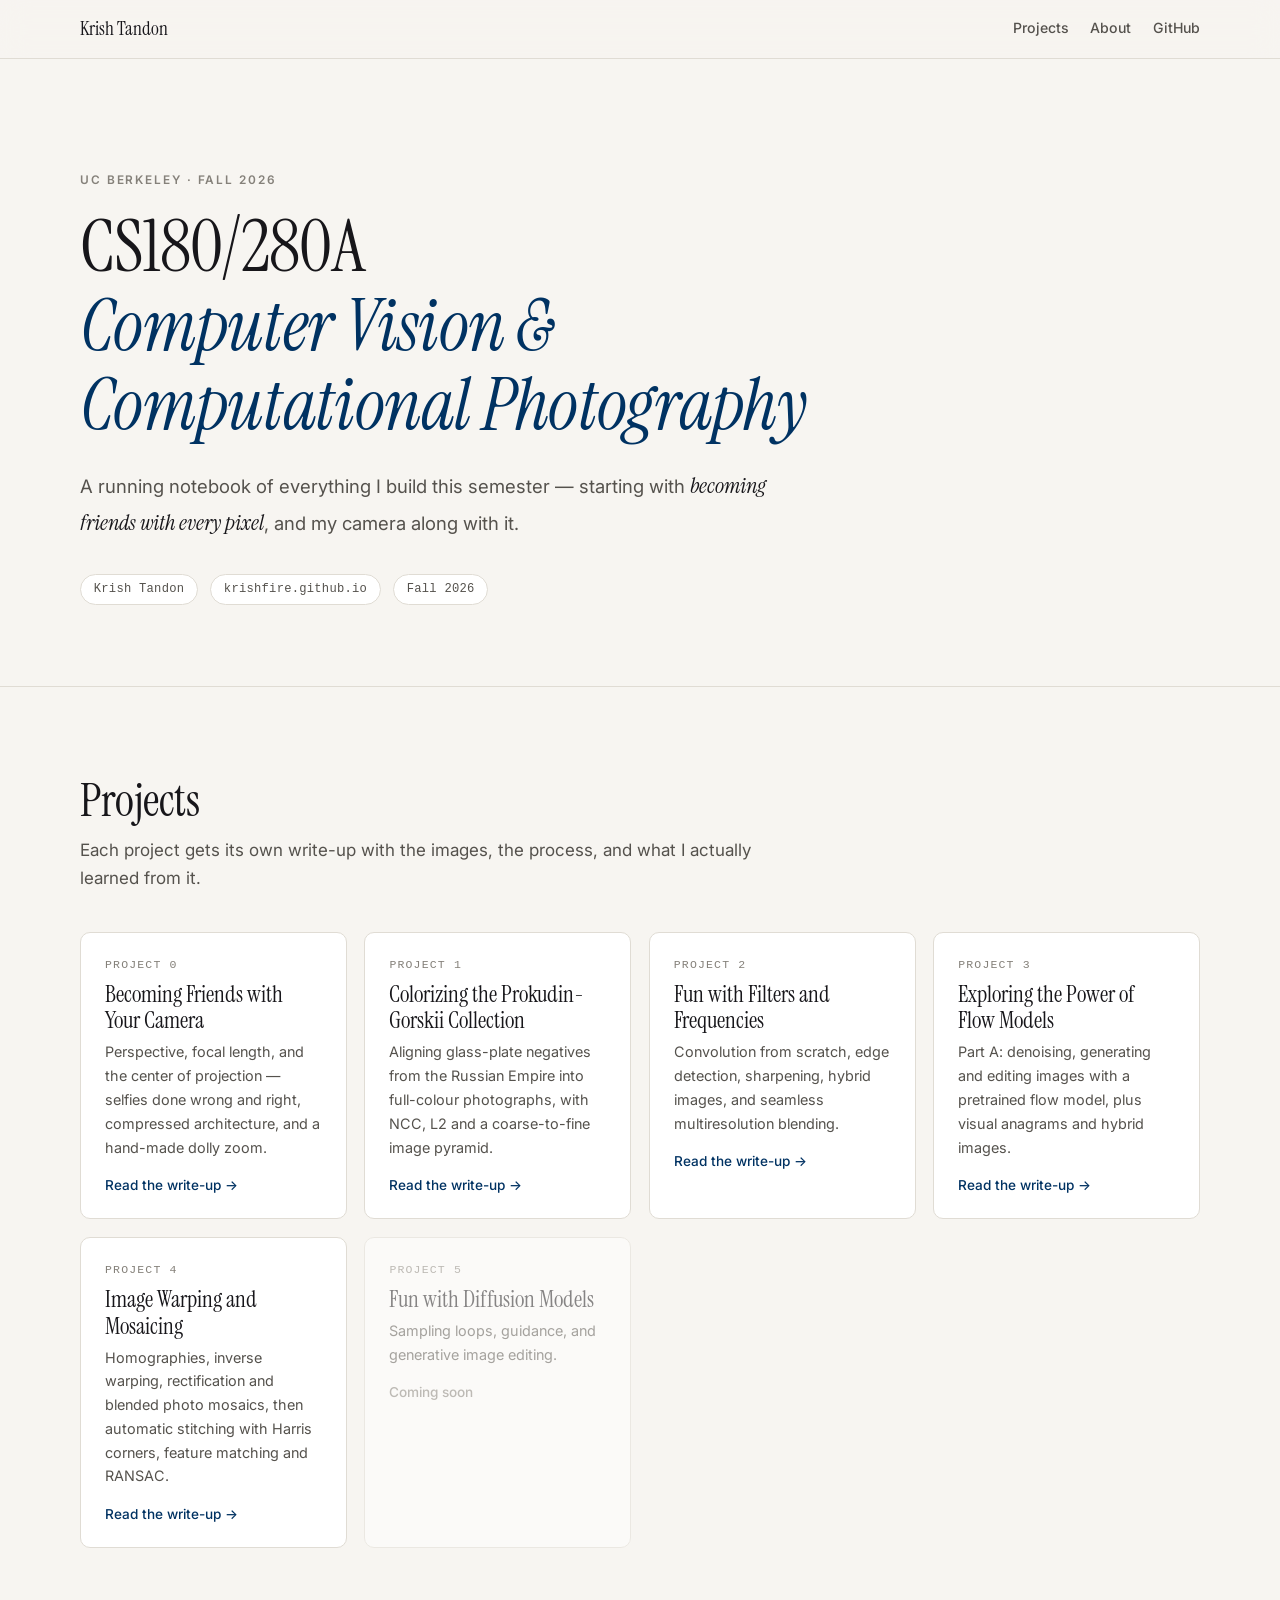
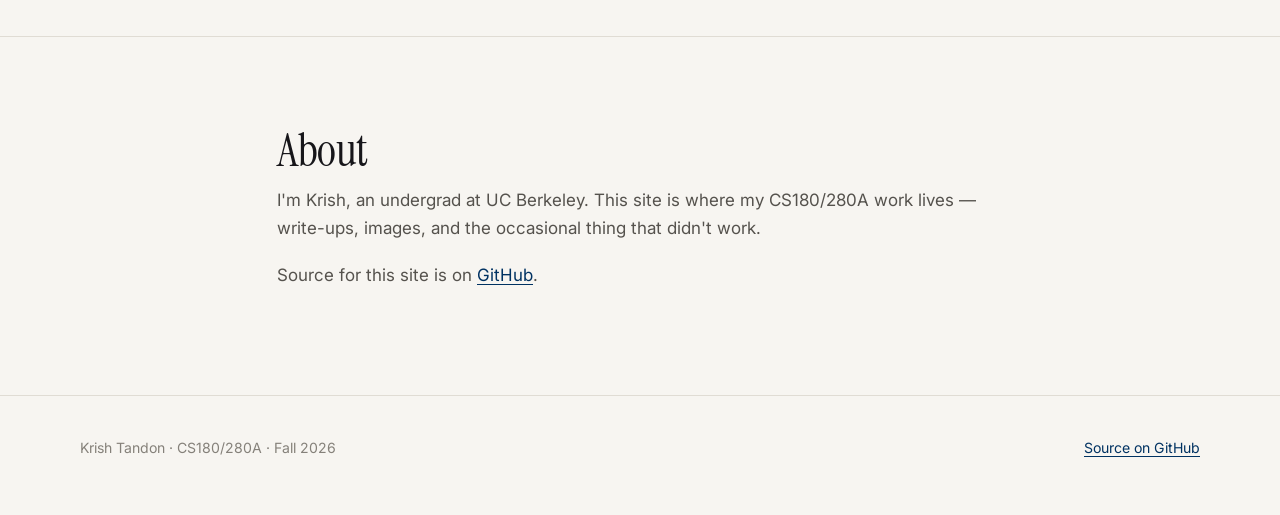
==== commit 36e2eae6: "Add Project 4 Part B: Feature Matching for Autostitching Co-Authored-By: Claude Opus 5.5 <noreply@an" ====
--- a/index.html
+++ b/index.html
@@ -80,7 +80,7 @@
         <a class="card" href="/4/">
           <span class="num">Project 4</span>
           <span class="name">Image Warping and Mosaicing</span>
-          <p class="blurb">Part A: homographies, inverse warping from scratch, rectification, and blended photo mosaics, plus a cylindrical panorama.</p>
+          <p class="blurb">Homographies, inverse warping, rectification and blended photo mosaics, then automatic stitching with Harris corners, feature matching and RANSAC.</p>
           <span class="go">Read the write-up &rarr;</span>
         </a>
 
